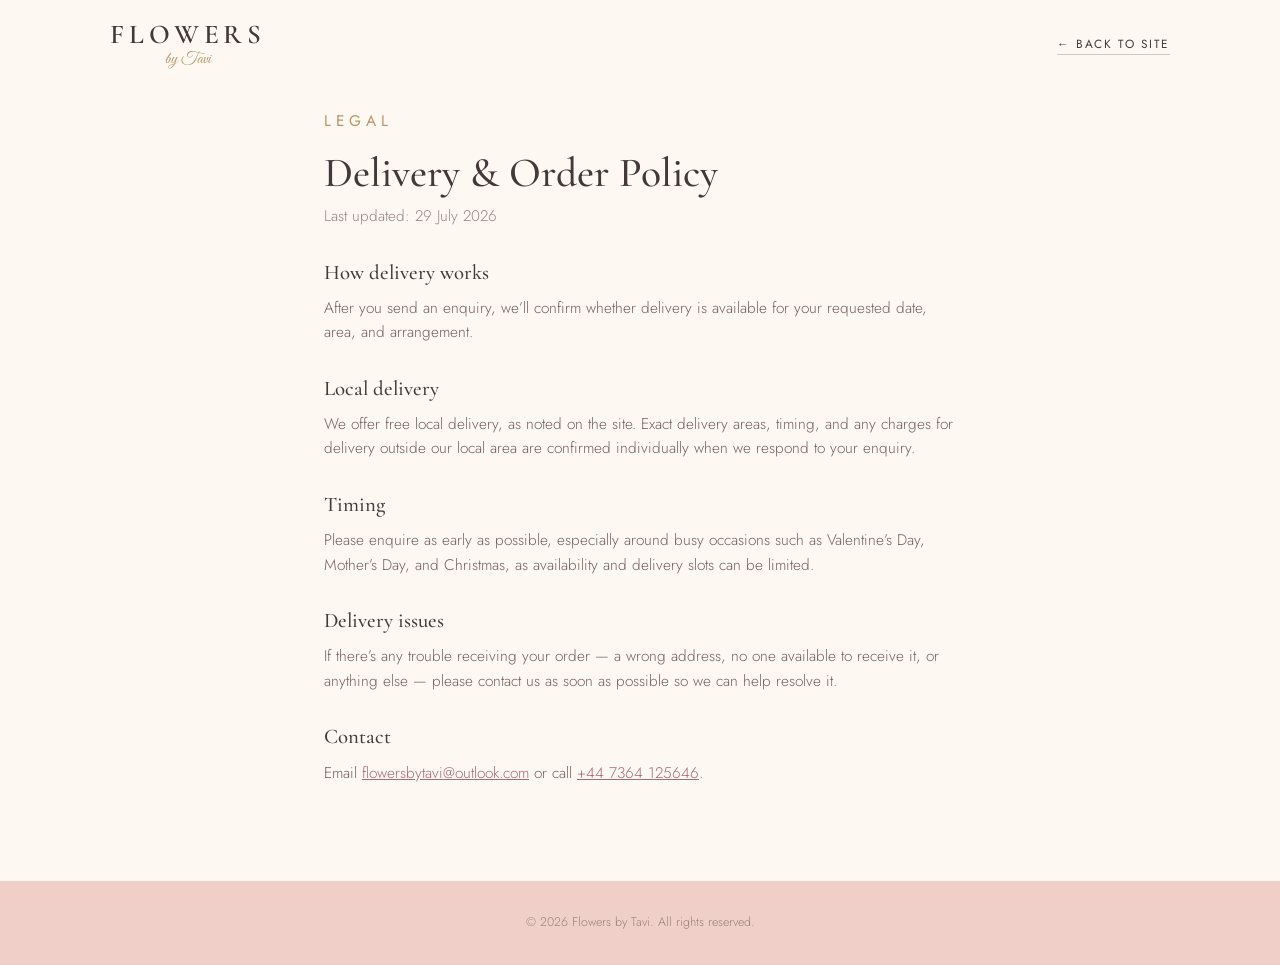
==== delivery.html @ f6821ef7 "feat: add Privacy, Terms, Delivery, and Returns policy pages" ====
<!DOCTYPE html>
<html lang="en">
<head>
  <meta charset="UTF-8">
  <meta name="viewport" content="width=device-width, initial-scale=1.0">
  <title>Delivery &amp; Order Policy — Flowers by Tavi</title>
  <meta name="description" content="How delivery and orders work at Flowers by Tavi.">
  <link rel="icon" href="data:image/svg+xml,%3Csvg xmlns='http://www.w3.org/2000/svg' viewBox='0 0 100 100'%3E%3Ctext y='.9em' font-size='90'%3E%F0%9F%92%90%3C/text%3E%3C/svg%3E">
  <link rel="preconnect" href="https://fonts.googleapis.com">
  <link rel="preconnect" href="https://fonts.gstatic.com" crossorigin>
  <link href="https://fonts.googleapis.com/css2?family=Cormorant+Garamond:ital,wght@0,400;0,500;0,600;1,400&family=Great+Vibes&family=Jost:wght@300;400;500&display=swap" rel="stylesheet">
  <link rel="stylesheet" href="css/style.css">
</head>
<body>
  <header class="legal-header">
    <a class="brand" href="index.html">
      <span class="brand-name">Flowers</span>
      <span class="brand-sub">by Tavi</span>
    </a>
    <a class="legal-back" href="index.html">&larr; Back to site</a>
  </header>
  <main class="legal-main">
    <p class="kicker">Legal</p>
    <h1>Delivery &amp; Order Policy</h1>
    <p class="legal-updated">Last updated: 29 July 2026</p>

    <h2>How delivery works</h2>
    <p>After you send an enquiry, we&rsquo;ll confirm whether delivery is available for your requested date, area, and arrangement.</p>

    <h2>Local delivery</h2>
    <p>We offer free local delivery, as noted on the site. Exact delivery areas, timing, and any charges for delivery outside our local area are confirmed individually when we respond to your enquiry.</p>

    <h2>Timing</h2>
    <p>Please enquire as early as possible, especially around busy occasions such as Valentine&rsquo;s Day, Mother&rsquo;s Day, and Christmas, as availability and delivery slots can be limited.</p>

    <h2>Delivery issues</h2>
    <p>If there&rsquo;s any trouble receiving your order &mdash; a wrong address, no one available to receive it, or anything else &mdash; please contact us as soon as possible so we can help resolve it.</p>

    <h2>Contact</h2>
    <p>Email <a href="mailto:flowersbytavi@outlook.com">flowersbytavi@outlook.com</a> or call <a href="tel:+447364125646">+44 7364 125646</a>.</p>
  </main>
  <footer class="site-footer legal-footer">
    <p class="copyright">&copy; 2026 Flowers by Tavi. All rights reserved.</p>
  </footer>
</body>
</html>
---- css/style.css ----
/* ── Flowers by Tavi ──────────────────────────────────────────── */

:root {
  --cream: #FDF8F2;
  --cream-card: #FFFDFB;
  --blush: #F7E4DF;
  --blush-light: #FBEDE8;
  --blush-deep: #EFCFC8;
  --rose: #C98B93;
  --rose-dark: #A96A74;
  --gold: #B99668;
  --ink: #43383A;
  --text: #75625E;
  --error: #B0524A;
  --line: #E7D3CD;
  --font-display: "Cormorant Garamond", Georgia, serif;
  --font-script: "Great Vibes", cursive;
  --font-body: "Jost", "Helvetica Neue", Arial, sans-serif;
}

* { margin: 0; padding: 0; box-sizing: border-box; }

html { scroll-behavior: smooth; }

body {
  font-family: var(--font-body);
  font-weight: 300;
  color: var(--text);
  background: var(--cream);
  line-height: 1.6;
}

img { max-width: 100%; height: auto; display: block; }

ul { list-style: none; }

section[id] { scroll-margin-top: 90px; }

.visually-hidden {
  position: absolute;
  width: 1px; height: 1px;
  overflow: hidden;
  clip: rect(0 0 0 0);
  white-space: nowrap;
}

h1, h2, h3 { font-family: var(--font-display); font-weight: 500; color: var(--ink); line-height: 1.15; }

.script { font-family: var(--font-script); font-weight: 400; }

:focus-visible { outline: 2px solid var(--rose); outline-offset: 3px; }

::selection { background: var(--blush-deep); color: var(--ink); }

/* ── Announcement bar ─────────────────────────────────────────── */

.announcement {
  background: var(--rose);
  color: var(--cream);
  text-align: center;
  font-size: 0.7rem;
  font-weight: 400;
  letter-spacing: 0.22em;
  text-transform: uppercase;
  padding: 0.55em 1em;
}

/* ── Header / navigation ──────────────────────────────────────── */

.site-header {
  position: sticky;
  top: 0;
  z-index: 50;
  background: rgba(253, 248, 242, 0.94);
  backdrop-filter: blur(8px);
  border-bottom: 1px solid rgba(185, 150, 104, 0.18);
}

.nav {
  max-width: 1100px;
  margin: 0 auto;
  padding: 0.8rem 1.25rem;
  display: flex;
  align-items: center;
  justify-content: space-between;
  flex-wrap: wrap;
}

.brand {
  display: flex;
  flex-direction: column;
  align-items: flex-start;
  text-decoration: none;
  line-height: 1.1;
}

.brand-name {
  font-family: var(--font-display);
  font-size: 1.45rem;
  font-weight: 600;
  letter-spacing: 0.18em;
  text-transform: uppercase;
  color: var(--ink);
}

.brand-sub {
  font-family: var(--font-script);
  font-size: 1.05rem;
  color: var(--gold);
  margin-top: 0.05em;
}

.nav-menu { display: none; }

.nav-menu.open {
  display: flex;
  flex-direction: column;
  flex-basis: 100%;
  padding: 0.9rem 0 0.4rem;
  gap: 0.15rem;
}

.nav-menu a {
  display: block;
  padding: 0.55em 0.2em;
  text-decoration: none;
  color: var(--ink);
  font-size: 0.78rem;
  font-weight: 400;
  letter-spacing: 0.18em;
  text-transform: uppercase;
  border-bottom: 1px solid transparent;
  transition: color 0.2s ease;
}

.nav-menu a:hover { color: var(--rose-dark); }

.nav-toggle {
  display: inline-flex;
  flex-direction: column;
  justify-content: center;
  gap: 5px;
  width: 42px;
  height: 42px;
  padding: 10px;
  background: none;
  border: none;
  cursor: pointer;
}

.nav-toggle-bar {
  display: block;
  width: 22px;
  height: 1.5px;
  background: var(--ink);
  transition: transform 0.25s ease, opacity 0.25s ease;
}

.nav-toggle[aria-expanded="true"] .nav-toggle-bar:nth-child(1) { transform: translateY(6.5px) rotate(45deg); }
.nav-toggle[aria-expanded="true"] .nav-toggle-bar:nth-child(2) { opacity: 0; }
.nav-toggle[aria-expanded="true"] .nav-toggle-bar:nth-child(3) { transform: translateY(-6.5px) rotate(-45deg); }

@media (min-width: 760px) {
  .nav {
    flex-direction: column;
    padding: 1.1rem 1.25rem 0;
    gap: 0.35rem;
  }
  .brand { align-items: center; }
  .brand-name { font-size: 1.7rem; }
  .nav-toggle { display: none; }
  .nav-menu {
    display: flex;
    gap: 2.6rem;
    padding: 0.35rem 0 0;
  }
  .nav-menu a { padding: 0.55em 0; }
}

/* ── Buttons ──────────────────────────────────────────────────── */

.btn {
  display: inline-block;
  background: var(--rose);
  color: var(--cream);
  border: 1px solid var(--rose);
  font-family: var(--font-body);
  font-size: 0.74rem;
  font-weight: 500;
  letter-spacing: 0.2em;
  text-transform: uppercase;
  text-decoration: none;
  padding: 1em 2.4em;
  border-radius: 2px;
  cursor: pointer;
  transition: background 0.2s ease, border-color 0.2s ease, color 0.2s ease;
}

.btn:hover { background: var(--rose-dark); border-color: var(--rose-dark); }

.btn-outline {
  background: transparent;
  color: var(--rose-dark);
  border-color: var(--rose);
  padding: 0.85em 2em;
}

.btn-outline:hover { background: var(--rose); color: var(--cream); }

/* ── Scalloped edges ──────────────────────────────────────────── */

.scallop {
  height: 22px;
  background-repeat: repeat-x;
  background-size: 38px 22px;
}

.scallop-bottom {
  position: absolute;
  left: 0; right: 0;
  bottom: -22px;
  background-image: radial-gradient(circle at 50% 0, var(--blush) 64%, transparent 65.5%);
}

.scallop-top {
  position: absolute;
  left: 0; right: 0;
  top: -22px;
  background-image: radial-gradient(circle at 50% 100%, var(--blush) 64%, transparent 65.5%);
}

/* ── Sections (shared) ────────────────────────────────────────── */

.section { padding: 4.5rem 1.25rem; }

.kicker {
  font-size: 0.72rem;
  font-weight: 400;
  letter-spacing: 0.32em;
  text-transform: uppercase;
  color: var(--gold);
  text-align: center;
  margin-bottom: 0.7rem;
}

.section h2 {
  font-size: clamp(2rem, 4.5vw, 2.75rem);
  text-align: center;
  margin-bottom: 2.6rem;
}

.section-sub {
  text-align: center;
  max-width: 34rem;
  margin: -1.7rem auto 2.6rem;
}

/* ── Hero ─────────────────────────────────────────────────────── */

.hero {
  position: relative;
  background: linear-gradient(180deg, var(--blush-light), var(--blush));
  padding: 3.5rem 1.25rem 4rem;
}

.hero-inner {
  max-width: 1100px;
  margin: 0 auto;
  display: grid;
  gap: 2.8rem;
  align-items: center;
}

.hero-text { text-align: center; }

.hero h1 {
  font-size: clamp(2.6rem, 6vw, 4rem);
  font-weight: 500;
}

.hero h1 .script {
  display: block;
  font-size: clamp(2.9rem, 6.5vw, 4.4rem);
  color: var(--gold);
  margin-top: 0.08em;
}

.hero-tagline {
  font-size: 0.8rem;
  letter-spacing: 0.22em;
  text-transform: uppercase;
  max-width: 26rem;
  margin: 1.6rem auto 2.2rem;
  line-height: 2;
}

.hero-image {
  max-width: 420px;
  margin: 0 auto;
  width: 100%;
}

.hero-image img {
  border-radius: 260px 260px 6px 6px;
  box-shadow: 0 24px 48px -24px rgba(169, 106, 116, 0.45);
}

@media (min-width: 820px) {
  .hero { padding: 5rem 1.25rem 5.5rem; }
  .hero-inner { grid-template-columns: 1.05fr 1fr; }
  .hero-text { text-align: left; }
  .hero-tagline { margin-left: 0; }
}

/* ── Bouquets ─────────────────────────────────────────────────── */

.bouquets { padding-top: 5.5rem; }

.bouquet-grid {
  max-width: 1100px;
  margin: 0 auto;
  display: grid;
  gap: 2.2rem;
}

.bouquet-card { text-align: center; }

.card-media {
  position: relative;
  aspect-ratio: 1 / 1;
  overflow: hidden;
  border-radius: 4px;
  box-shadow: 0 14px 30px -18px rgba(169, 106, 116, 0.4);
}

.card-media img {
  position: absolute;
  inset: 0;
  width: 100%;
  height: 100%;
  object-fit: cover;
  display: block;
}

.card-desc,
.card-note,
.card-list {
  text-align: left;
}

.card-desc {
  font-size: 0.92rem;
  margin: 0.9rem 0;
}

.card-subhead {
  font-size: 0.72rem;
  font-weight: 500;
  letter-spacing: 0.14em;
  text-transform: uppercase;
  color: var(--gold);
  text-align: left;
  margin: 1rem 0 0.4rem;
}

.card-list {
  list-style: disc;
  font-size: 0.88rem;
  margin: 0 0 0.3rem;
  padding-left: 1.15rem;
}

.card-list li { margin-bottom: 0.25rem; }

.card-note {
  font-size: 0.78rem;
  font-style: italic;
  opacity: 0.85;
  margin: 0.9rem 0 1.1rem;
}

/* Carousel (products with 2 photos) */

.card-carousel .carousel-track {
  position: relative;
  width: 100%;
  height: 100%;
}

.card-carousel img {
  opacity: 0;
  transition: opacity 0.4s ease;
}

.card-carousel img.is-active { opacity: 1; }

.carousel-arrow {
  position: absolute;
  top: 50%;
  transform: translateY(-50%);
  width: 32px;
  height: 32px;
  display: flex;
  align-items: center;
  justify-content: center;
  border: none;
  border-radius: 50%;
  background: rgba(253, 248, 242, 0.85);
  color: var(--ink);
  font-size: 1.2rem;
  line-height: 1;
  cursor: pointer;
  transition: background 0.2s ease;
}

.carousel-arrow:hover { background: var(--cream-card); }

.carousel-prev { left: 8px; }
.carousel-next { right: 8px; }

.carousel-dots {
  position: absolute;
  bottom: 10px;
  left: 50%;
  transform: translateX(-50%);
  display: flex;
  gap: 6px;
}

.carousel-dot {
  width: 7px;
  height: 7px;
  padding: 0;
  border: none;
  border-radius: 50%;
  background: rgba(253, 248, 242, 0.65);
  cursor: pointer;
}

.carousel-dot.is-active { background: var(--cream-card); box-shadow: 0 0 0 1px var(--gold); }

.bouquet-card h3 {
  font-size: 1.4rem;
  font-weight: 600;
  margin: 1.1rem 0 0.15rem;
}

.bouquet-card .price {
  font-size: 0.85rem;
  letter-spacing: 0.12em;
  margin-bottom: 1rem;
}

@media (min-width: 560px) {
  .bouquet-grid { grid-template-columns: repeat(2, 1fr); }
}

@media (min-width: 1000px) {
  .bouquet-grid { grid-template-columns: repeat(3, 1fr); }
}

/* ── Occasions ────────────────────────────────────────────────── */

.occasions {
  position: relative;
  background: var(--blush);
  margin-top: 3rem;
  padding-top: 4rem;
  padding-bottom: 4.5rem;
}

.occasion-grid {
  max-width: 1040px;
  margin: 0 auto;
  display: grid;
  grid-template-columns: repeat(2, 1fr);
  gap: 1.1rem;
}

.occasion-tile {
  width: 100%;
  display: flex;
  flex-direction: column;
  align-items: center;
  gap: 0.85rem;
  padding: 1.7rem 0.5rem 1.25rem;
  background: var(--cream-card);
  border: 1px solid rgba(185, 150, 104, 0.28);
  border-radius: 999px 999px 10px 10px;
  cursor: pointer;
  font-family: var(--font-body);
  transition: transform 0.2s ease, box-shadow 0.2s ease, border-color 0.2s ease;
}

.occasion-tile:hover {
  transform: translateY(-4px);
  border-color: var(--gold);
  box-shadow: 0 14px 26px -16px rgba(169, 106, 116, 0.5);
}

.occasion-tile svg {
  width: 32px;
  height: 32px;
  color: var(--gold);
}

.occasion-tile span {
  font-size: 0.72rem;
  font-weight: 400;
  letter-spacing: 0.16em;
  text-transform: uppercase;
  color: var(--ink);
}

@media (min-width: 640px) {
  .occasion-grid { grid-template-columns: repeat(3, 1fr); }
}

@media (min-width: 1000px) {
  .occasion-grid { grid-template-columns: repeat(6, 1fr); }
}

/* ── Story ────────────────────────────────────────────────────── */

.story { padding-top: 6rem; padding-bottom: 5.5rem; }

.story-inner {
  max-width: 1000px;
  margin: 0 auto;
  display: grid;
  gap: 3rem;
  align-items: center;
}

.story-image {
  background: #fff;
  padding: 12px;
  box-shadow: 0 20px 40px -22px rgba(67, 56, 58, 0.35);
  max-width: 420px;
  margin: 0 auto;
  width: 100%;
}

.story .kicker { text-align: center; }

.story h2 { text-align: center; margin-bottom: 1.4rem; }

.story-text p:not(.kicker) { line-height: 1.9; max-width: 34rem; margin: 0 auto; text-align: center; }

@media (min-width: 820px) {
  .story-inner { grid-template-columns: 1fr 1.15fr; }
  .story .kicker, .story h2, .story-text p:not(.kicker) { text-align: left; margin-left: 0; }
}

/* ── Enquiry form ─────────────────────────────────────────────── */

.enquiry {
  position: relative;
  background: var(--blush);
  margin-top: 3rem;
  padding-top: 4.5rem;
  padding-bottom: 5.5rem;
}

.enquiry-form, .form-success {
  max-width: 720px;
  margin: 0 auto;
  background: var(--cream-card);
  border: 1px solid rgba(185, 150, 104, 0.2);
  border-radius: 6px;
  padding: 2rem 1.4rem;
  box-shadow: 0 24px 50px -30px rgba(169, 106, 116, 0.5);
}

.form-row { display: grid; gap: 1.2rem; }

.field { margin-bottom: 1.2rem; }

.field label {
  display: block;
  font-size: 0.74rem;
  font-weight: 400;
  letter-spacing: 0.16em;
  text-transform: uppercase;
  color: var(--ink);
  margin-bottom: 0.45rem;
}

.field .optional { color: var(--text); text-transform: none; letter-spacing: 0.04em; }

.field input,
.field select,
.field textarea {
  width: 100%;
  font-family: var(--font-body);
  font-weight: 300;
  font-size: 1rem;
  color: var(--ink);
  background: #fff;
  border: 1px solid var(--line);
  border-radius: 3px;
  padding: 0.75em 0.9em;
}

.field textarea { resize: vertical; }

.field input:focus-visible,
.field select:focus-visible,
.field textarea:focus-visible {
  outline: 2px solid var(--rose);
  outline-offset: 0;
  border-color: var(--rose);
}

.field [aria-invalid="true"] { border-color: var(--error); }

.field-error {
  color: var(--error);
  font-size: 0.82rem;
  font-weight: 400;
  margin-top: 0.4rem;
}

.enquiry-form .btn { width: 100%; }

.form-status {
  margin-top: 1.1rem;
  text-align: center;
  font-weight: 400;
  color: var(--ink);
}

.form-status.error { color: var(--error); }

.form-success { text-align: center; }

.form-success-flourish {
  font-size: 3rem;
  color: var(--rose);
  line-height: 1.2;
  margin-bottom: 0.4rem;
}

@media (min-width: 640px) {
  .enquiry-form, .form-success { padding: 2.8rem 3rem; }
  .form-row { grid-template-columns: 1fr 1fr; }
  .enquiry-form .btn { width: auto; }
}

/* ── Footer ───────────────────────────────────────────────────── */

.site-footer {
  background: var(--blush-deep);
  text-align: center;
  padding: 3rem 1.25rem 2rem;
}

.trust-line {
  display: flex;
  flex-wrap: wrap;
  justify-content: center;
  gap: 0.4rem 0;
  font-size: 0.72rem;
  font-weight: 400;
  letter-spacing: 0.2em;
  text-transform: uppercase;
  color: var(--ink);
  margin-bottom: 1.6rem;
}

.trust-line li + li::before { content: "\00B7"; margin: 0 1.1rem; color: var(--gold); }

.footer-contact {
  display: flex;
  flex-direction: column;
  align-items: center;
  gap: 0.5rem;
  margin-bottom: 1.8rem;
}

.footer-contact a {
  color: var(--ink);
  text-decoration: none;
  font-size: 0.9rem;
  border-bottom: 1px solid rgba(67, 56, 58, 0.25);
  transition: color 0.2s ease, border-color 0.2s ease;
}

.footer-contact a:hover { color: var(--rose-dark); border-color: var(--rose-dark); }

.copyright { font-size: 0.78rem; opacity: 0.7; }

@media (min-width: 640px) {
  .footer-contact { flex-direction: row; justify-content: center; gap: 2.2rem; }
}

/* ── Legal pages ──────────────────────────────────────────────── */

.policy-links {
  display: flex;
  flex-wrap: wrap;
  justify-content: center;
  gap: 0.4rem 0;
  font-size: 0.72rem;
  font-weight: 400;
  letter-spacing: 0.14em;
  text-transform: uppercase;
  margin-bottom: 1.4rem;
}

.policy-links a {
  color: var(--ink);
  text-decoration: none;
  border-bottom: 1px solid transparent;
  transition: color 0.2s ease, border-color 0.2s ease;
}

.policy-links a:hover { color: var(--rose-dark); border-color: var(--rose-dark); }

.policy-links li + li::before { content: "\00B7"; margin: 0 0.9rem; color: var(--gold); }

.legal-header {
  max-width: 1100px;
  margin: 0 auto;
  padding: 1.25rem 1.25rem 0;
  display: flex;
  align-items: center;
  justify-content: space-between;
  gap: 1rem;
}

.legal-back {
  font-size: 0.74rem;
  font-weight: 400;
  letter-spacing: 0.14em;
  text-transform: uppercase;
  color: var(--ink);
  text-decoration: none;
  border-bottom: 1px solid rgba(67, 56, 58, 0.25);
  white-space: nowrap;
}

.legal-back:hover { color: var(--rose-dark); border-color: var(--rose-dark); }

.legal-main {
  max-width: 42rem;
  margin: 0 auto;
  padding: 2.5rem 1.25rem 5rem;
}

.legal-main .kicker { text-align: left; }

.legal-main h1 { font-size: clamp(2rem, 5vw, 2.6rem); margin-bottom: 0.4rem; }

.legal-updated {
  font-size: 0.82rem;
  color: var(--text);
  opacity: 0.75;
  margin-bottom: 2.2rem;
}

.legal-main h2 { font-size: 1.3rem; margin: 2rem 0 0.7rem; }

.legal-main p { font-size: 0.96rem; margin-bottom: 1rem; }

.legal-main a { color: var(--rose-dark); }

.legal-footer { padding: 2rem 1.25rem; }

/* ── Motion preferences ───────────────────────────────────────── */

@media (prefers-reduced-motion: reduce) {
  html { scroll-behavior: auto; }
  *, *::before, *::after { transition: none !important; }
}
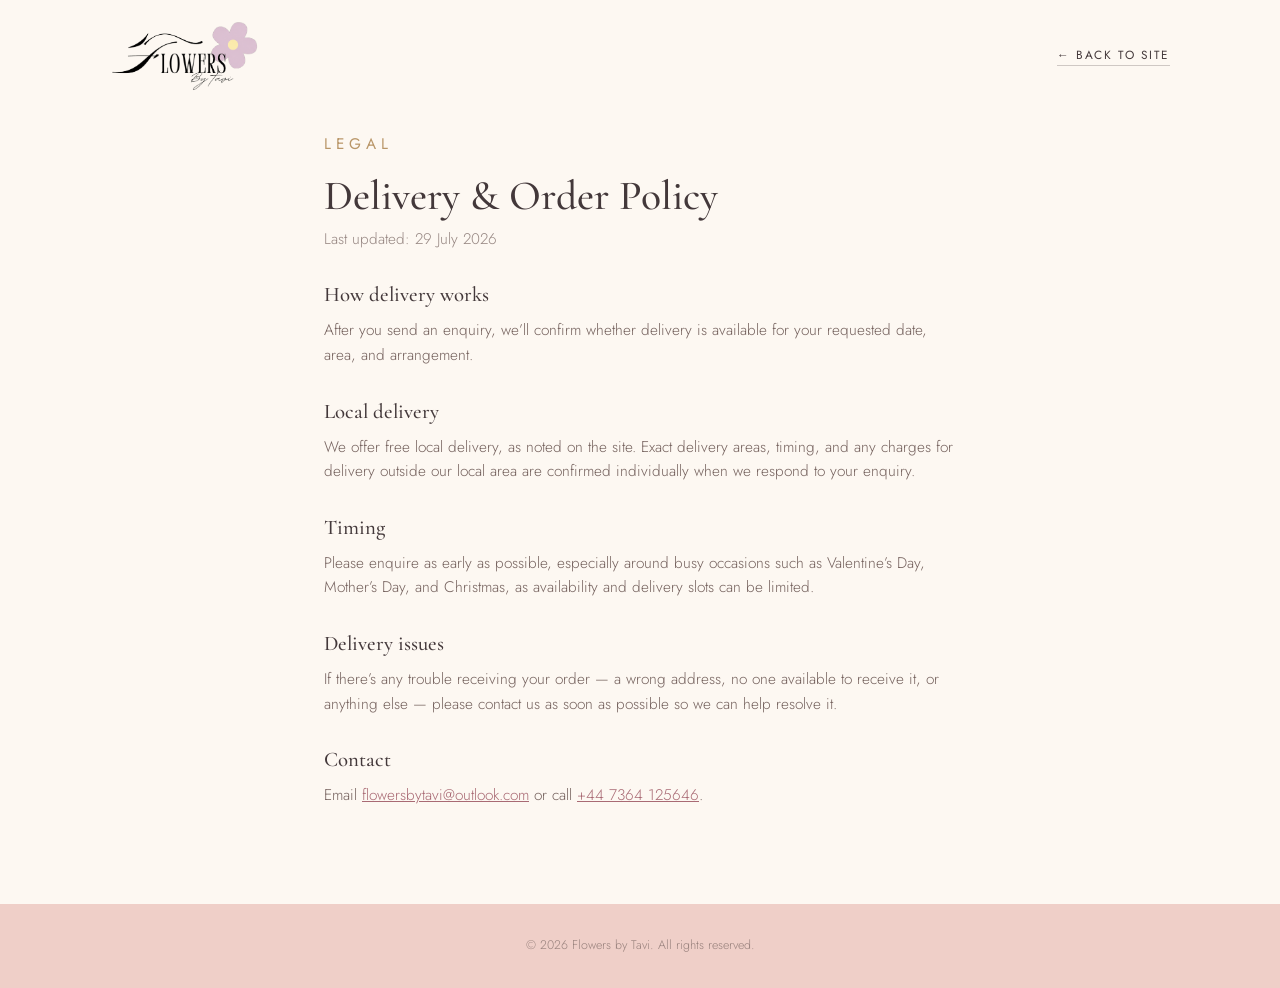
==== commit 89294aa5: "feat: replace text wordmark with the Tavi logo image across all pages Cropped the tight bounding box" ====
--- a/delivery.html
+++ b/delivery.html
@@ -14,8 +14,7 @@
 <body>
   <header class="legal-header">
     <a class="brand" href="index.html">
-      <span class="brand-name">Flowers</span>
-      <span class="brand-sub">by Tavi</span>
+      <img class="brand-logo" src="images/tavi-logo-header.png" alt="Flowers by Tavi">
     </a>
     <a class="legal-back" href="index.html">&larr; Back to site</a>
   </header>
--- a/css/style.css
+++ b/css/style.css
@@ -65,6 +65,27 @@
   padding: 0.55em 1em;
 }
 
+.promo-badge {
+  display: inline-block;
+  margin-bottom: 0.35rem;
+  padding: 0.25em 0.75em;
+  border: 1px solid var(--gold);
+  border-radius: 999px;
+  font-family: var(--font-body);
+  font-size: 0.62rem;
+  font-weight: 500;
+  letter-spacing: 0.08em;
+  text-transform: uppercase;
+  color: var(--rose-dark);
+  background: var(--blush-light);
+  animation: promo-badge-slide 6s ease-in-out infinite alternate;
+}
+
+@keyframes promo-badge-slide {
+  from { transform: translateX(-16px); }
+  to { transform: translateX(16px); }
+}
+
 /* ── Header / navigation ──────────────────────────────────────── */
 
 .site-header {
@@ -94,20 +115,10 @@
   line-height: 1.1;
 }
 
-.brand-name {
-  font-family: var(--font-display);
-  font-size: 1.45rem;
-  font-weight: 600;
-  letter-spacing: 0.18em;
-  text-transform: uppercase;
-  color: var(--ink);
-}
-
-.brand-sub {
-  font-family: var(--font-script);
-  font-size: 1.05rem;
-  color: var(--gold);
-  margin-top: 0.05em;
+.brand-logo {
+  display: block;
+  height: 56px;
+  width: auto;
 }
 
 .nav-menu { display: none; }
@@ -162,17 +173,13 @@
 
 @media (min-width: 760px) {
   .nav {
-    flex-direction: column;
-    padding: 1.1rem 1.25rem 0;
-    gap: 0.35rem;
+    padding: 1rem 1.25rem;
   }
-  .brand { align-items: center; }
-  .brand-name { font-size: 1.7rem; }
+  .brand-logo { height: 72px; }
   .nav-toggle { display: none; }
   .nav-menu {
     display: flex;
-    gap: 2.6rem;
-    padding: 0.35rem 0 0;
+    gap: 2.4rem;
   }
   .nav-menu a { padding: 0.55em 0; }
 }
@@ -294,6 +301,59 @@
   line-height: 2;
 }
 
+.hero-location {
+  font-size: 0.72rem;
+  font-weight: 500;
+  letter-spacing: 0.18em;
+  text-transform: uppercase;
+  color: var(--gold);
+  max-width: 26rem;
+  margin: -1.2rem auto 2rem;
+}
+
+.hero-cta { position: relative; display: inline-block; }
+
+.hero-cta summary {
+  list-style: none;
+  cursor: pointer;
+}
+
+.hero-cta summary::-webkit-details-marker { display: none; }
+
+.hero-cta summary::after {
+  content: " \25BE";
+  font-size: 0.7em;
+}
+
+.hero-cta-menu {
+  position: absolute;
+  top: calc(100% + 0.5rem);
+  left: 0;
+  min-width: 100%;
+  background: var(--cream-card);
+  border: 1px solid rgba(185, 150, 104, 0.28);
+  border-radius: 4px;
+  box-shadow: 0 14px 30px -14px rgba(169, 106, 116, 0.45);
+  overflow: hidden;
+  z-index: 20;
+}
+
+.hero-cta-menu a {
+  display: block;
+  padding: 0.85em 1.4em;
+  font-size: 0.78rem;
+  font-weight: 500;
+  letter-spacing: 0.1em;
+  text-transform: uppercase;
+  color: var(--ink);
+  text-decoration: none;
+  white-space: nowrap;
+}
+
+.hero-cta-menu a:hover { background: var(--blush); color: var(--rose-dark); }
+
+.hero-cta-menu a + a { border-top: 1px solid rgba(185, 150, 104, 0.2); }
+
 .hero-image {
   max-width: 420px;
   margin: 0 auto;
@@ -310,6 +370,7 @@
   .hero-inner { grid-template-columns: 1.05fr 1fr; }
   .hero-text { text-align: left; }
   .hero-tagline { margin-left: 0; }
+  .hero-location { margin-left: 0; }
 }
 
 /* ── Bouquets ─────────────────────────────────────────────────── */
@@ -772,4 +833,5 @@
 @media (prefers-reduced-motion: reduce) {
   html { scroll-behavior: auto; }
   *, *::before, *::after { transition: none !important; }
-}
+  .promo-badge { animation: none; }
+}
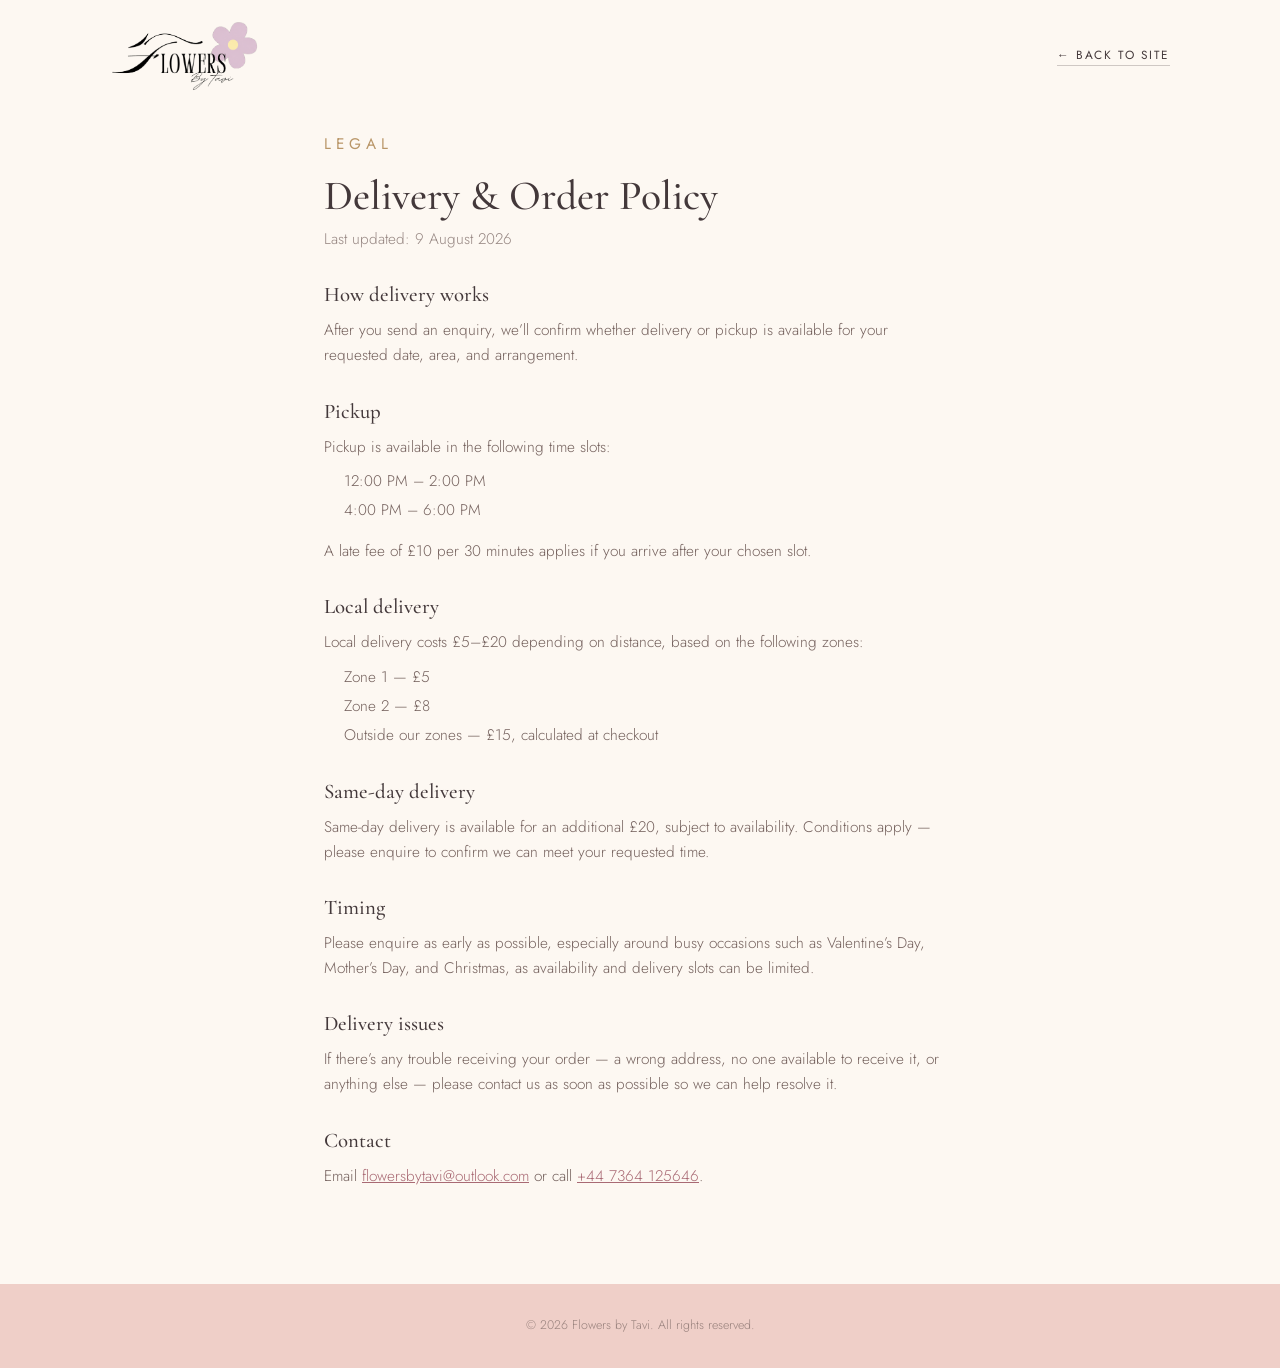
==== commit 741f8120: "Update enquiry wording, product pricing/options, delivery policy, and Our Story art - "Send an Enqui" ====
--- a/delivery.html
+++ b/delivery.html
@@ -21,13 +21,29 @@
   <main class="legal-main">
     <p class="kicker">Legal</p>
     <h1>Delivery &amp; Order Policy</h1>
-    <p class="legal-updated">Last updated: 29 July 2026</p>
+    <p class="legal-updated">Last updated: 9 August 2026</p>
 
     <h2>How delivery works</h2>
-    <p>After you send an enquiry, we&rsquo;ll confirm whether delivery is available for your requested date, area, and arrangement.</p>
+    <p>After you send an enquiry, we&rsquo;ll confirm whether delivery or pickup is available for your requested date, area, and arrangement.</p>
+
+    <h2>Pickup</h2>
+    <p>Pickup is available in the following time slots:</p>
+    <ul>
+      <li>12:00 PM &ndash; 2:00 PM</li>
+      <li>4:00 PM &ndash; 6:00 PM</li>
+    </ul>
+    <p>A late fee of &pound;10 per 30 minutes applies if you arrive after your chosen slot.</p>
 
     <h2>Local delivery</h2>
-    <p>We offer free local delivery, as noted on the site. Exact delivery areas, timing, and any charges for delivery outside our local area are confirmed individually when we respond to your enquiry.</p>
+    <p>Local delivery costs &pound;5&ndash;&pound;20 depending on distance, based on the following zones:</p>
+    <ul>
+      <li>Zone 1 &mdash; &pound;5</li>
+      <li>Zone 2 &mdash; &pound;8</li>
+      <li>Outside our zones &mdash; &pound;15, calculated at checkout</li>
+    </ul>
+
+    <h2>Same-day delivery</h2>
+    <p>Same-day delivery is available for an additional &pound;20, subject to availability. Conditions apply &mdash; please enquire to confirm we can meet your requested time.</p>
 
     <h2>Timing</h2>
     <p>Please enquire as early as possible, especially around busy occasions such as Valentine&rsquo;s Day, Mother&rsquo;s Day, and Christmas, as availability and delivery slots can be limited.</p>
--- a/css/style.css
+++ b/css/style.css
@@ -57,17 +57,27 @@
 .announcement {
   background: var(--rose);
   color: var(--cream);
+  font-size: 0.7rem;
+  font-weight: 400;
+  letter-spacing: 0.22em;
+  text-transform: uppercase;
+  padding: 0.55em 0;
+}
+
+.announcement-inner {
+  display: flex;
+  flex-direction: column;
+  align-items: center;
+  gap: 0.4em;
+  max-width: 1100px;
+  margin: 0 auto;
+  padding: 0 1.25rem;
   text-align: center;
-  font-size: 0.7rem;
-  font-weight: 400;
-  letter-spacing: 0.22em;
-  text-transform: uppercase;
-  padding: 0.55em 1em;
 }
 
 .promo-badge {
-  display: inline-block;
-  margin-bottom: 0.35rem;
+  --slide-y: 0px;
+  white-space: nowrap;
   padding: 0.25em 0.75em;
   border: 1px solid var(--gold);
   border-radius: 999px;
@@ -82,8 +92,21 @@
 }
 
 @keyframes promo-badge-slide {
-  from { transform: translateX(-16px); }
-  to { transform: translateX(16px); }
+  from { transform: translate(-16px, var(--slide-y)); }
+  to { transform: translate(16px, var(--slide-y)); }
+}
+
+@media (min-width: 760px) {
+  .announcement-inner {
+    display: block;
+    position: relative;
+  }
+  .promo-badge {
+    --slide-y: -50%;
+    position: absolute;
+    left: 1.25rem;
+    top: 50%;
+  }
 }
 
 /* ── Header / navigation ──────────────────────────────────────── */
@@ -100,7 +123,7 @@
 .nav {
   max-width: 1100px;
   margin: 0 auto;
-  padding: 0.8rem 1.25rem;
+  padding: 0.3rem 1.25rem;
   display: flex;
   align-items: center;
   justify-content: space-between;
@@ -108,9 +131,7 @@
 }
 
 .brand {
-  display: flex;
-  flex-direction: column;
-  align-items: flex-start;
+  display: block;
   text-decoration: none;
   line-height: 1.1;
 }
@@ -173,7 +194,7 @@
 
 @media (min-width: 760px) {
   .nav {
-    padding: 1rem 1.25rem;
+    padding: 0.4rem 1.25rem;
   }
   .brand-logo { height: 72px; }
   .nav-toggle { display: none; }
@@ -433,6 +454,20 @@
 
 .card-list li { margin-bottom: 0.25rem; }
 
+.badge {
+  display: inline-block;
+  margin-left: 0.4rem;
+  padding: 0.1rem 0.5rem;
+  font-size: 0.65rem;
+  font-weight: 500;
+  letter-spacing: 0.06em;
+  text-transform: uppercase;
+  color: var(--cream);
+  background: var(--rose-dark);
+  border-radius: 999px;
+  vertical-align: middle;
+}
+
 .card-note {
   font-size: 0.78rem;
   font-style: italic;
@@ -606,10 +641,16 @@
 
 .story h2 { text-align: center; margin-bottom: 1.4rem; }
 
-.story-text p:not(.kicker) { line-height: 1.9; max-width: 34rem; margin: 0 auto; text-align: center; }
+.story-text p:not(.kicker) { line-height: 1.9; max-width: 34rem; margin: 0 auto 1.1rem; text-align: center; }
+
+.story-text p:not(.kicker):last-of-type { margin-bottom: 0; }
+
+.story-text p.story-signature { margin-top: 0.5rem; }
+
+.story-signature .script { font-size: 2rem; line-height: 1.2; color: var(--rose-dark); }
 
 @media (min-width: 820px) {
-  .story-inner { grid-template-columns: 1fr 1.15fr; }
+  .story-inner { grid-template-columns: 1fr 1.15fr; align-items: start; }
   .story .kicker, .story h2, .story-text p:not(.kicker) { text-align: left; margin-left: 0; }
 }
 
@@ -634,6 +675,7 @@
 }
 
 .form-row { display: grid; gap: 1.2rem; }
+.form-row[hidden] { display: none; }
 
 .field { margin-bottom: 1.2rem; }
 
@@ -682,6 +724,13 @@
   margin-top: 0.4rem;
 }
 
+.field-hint {
+  color: var(--text);
+  font-size: 0.82rem;
+  font-weight: 300;
+  margin-top: 0.4rem;
+}
+
 .enquiry-form .btn { width: 100%; }
 
 .form-status {
@@ -824,6 +873,10 @@
 
 .legal-main p { font-size: 0.96rem; margin-bottom: 1rem; }
 
+.legal-main ul { font-size: 0.96rem; margin: -0.4rem 0 1rem; padding-left: 1.25rem; }
+
+.legal-main li { margin-bottom: 0.3rem; }
+
 .legal-main a { color: var(--rose-dark); }
 
 .legal-footer { padding: 2rem 1.25rem; }
@@ -833,5 +886,5 @@
 @media (prefers-reduced-motion: reduce) {
   html { scroll-behavior: auto; }
   *, *::before, *::after { transition: none !important; }
-  .promo-badge { animation: none; }
-}
+  .promo-badge { animation: none; transform: translateY(var(--slide-y)); }
+}
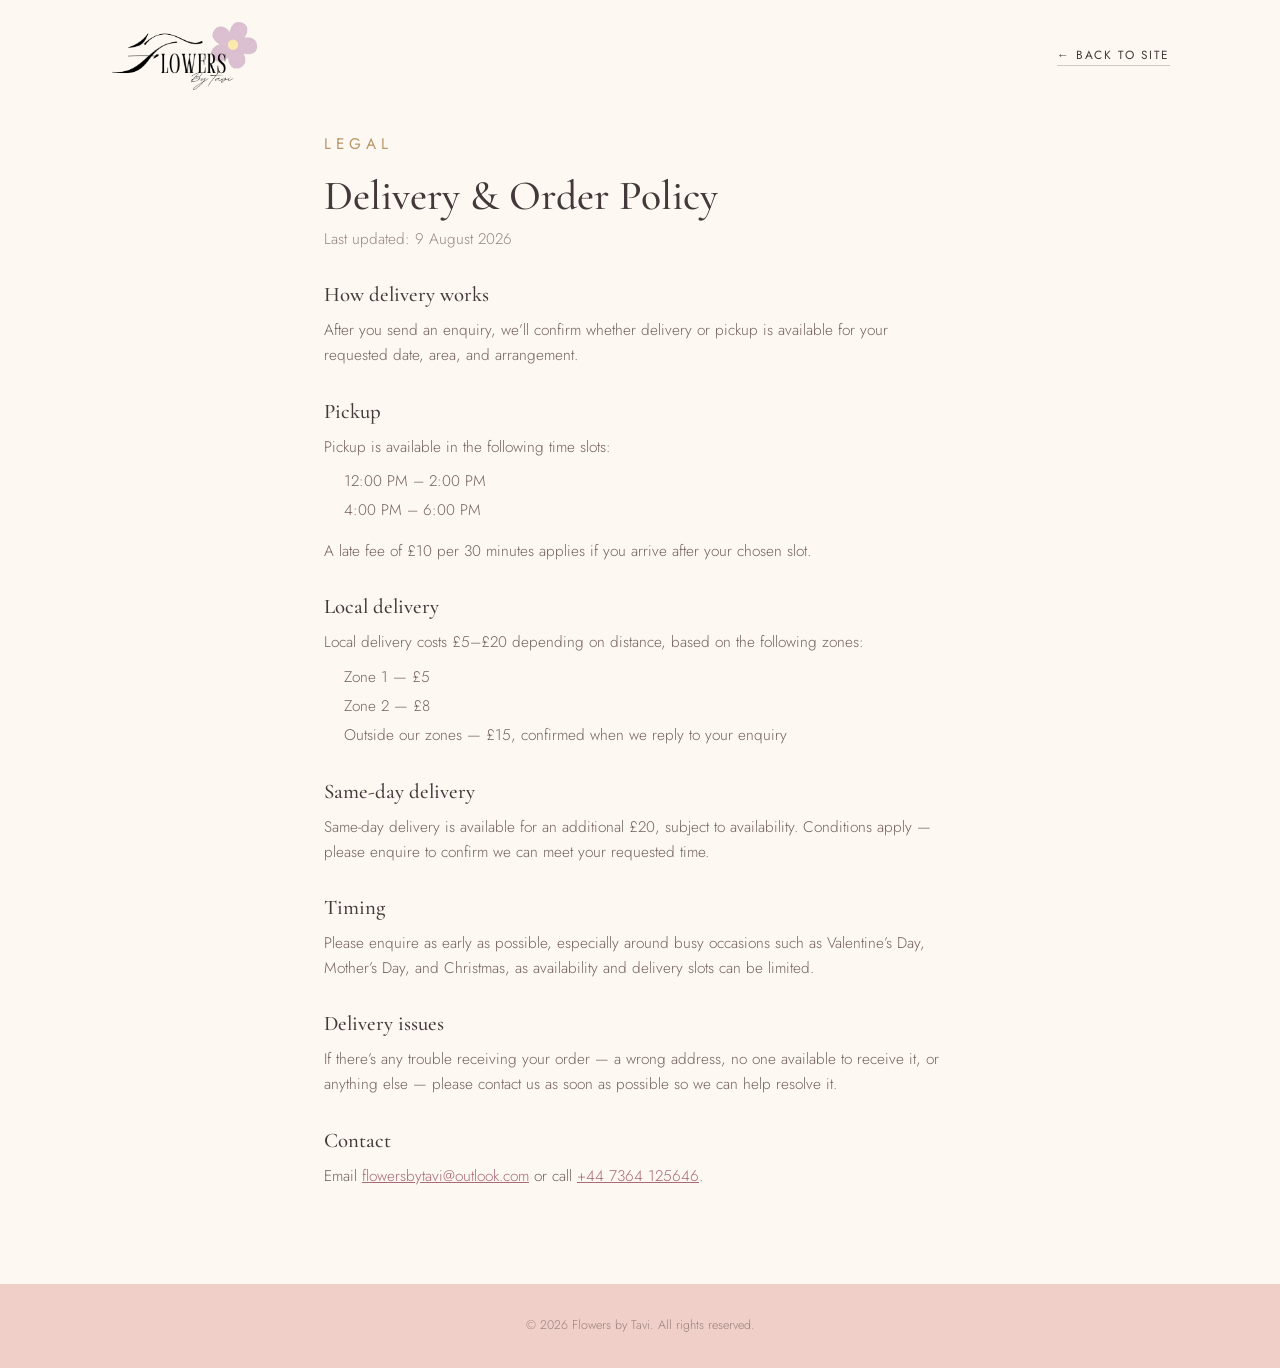
==== commit ad8365fd: "content: drop checkout references while the shop isn't live - Princess Treatment Basket card: remove" ====
--- a/delivery.html
+++ b/delivery.html
@@ -39,7 +39,7 @@
     <ul>
       <li>Zone 1 &mdash; &pound;5</li>
       <li>Zone 2 &mdash; &pound;8</li>
-      <li>Outside our zones &mdash; &pound;15, calculated at checkout</li>
+      <li>Outside our zones &mdash; &pound;15, confirmed when we reply to your enquiry</li>
     </ul>
 
     <h2>Same-day delivery</h2>
--- a/css/style.css
+++ b/css/style.css
@@ -731,6 +731,111 @@
   margin-top: 0.4rem;
 }
 
+.intent-fieldset {
+  border: 0;
+  padding: 0;
+  margin: 0 0 1.8rem;
+}
+
+.intent-grid {
+  display: grid;
+  grid-template-columns: 1fr 1fr;
+  gap: 1rem;
+}
+
+.intent-card {
+  display: flex;
+  flex-direction: column;
+  align-items: center;
+  gap: 0.7rem;
+  padding: 1.5rem 0.75rem 1.2rem;
+  text-align: center;
+  background: var(--cream-card);
+  border: 1px solid rgba(185, 150, 104, 0.28);
+  border-radius: 999px 999px 10px 10px;
+  cursor: pointer;
+  transition: transform 0.2s ease, box-shadow 0.2s ease, border-color 0.2s ease;
+}
+
+.intent-card:hover {
+  transform: translateY(-4px);
+  border-color: var(--gold);
+  box-shadow: 0 14px 26px -16px rgba(169, 106, 116, 0.5);
+}
+
+.intent-card svg { width: 30px; height: 30px; color: var(--gold); }
+
+.intent-card span {
+  font-size: 0.72rem;
+  letter-spacing: 0.16em;
+  text-transform: uppercase;
+  color: var(--ink);
+}
+
+.intent-card:has(input:checked) {
+  border-color: var(--rose-dark);
+  background: var(--blush-light);
+  box-shadow: 0 14px 26px -18px rgba(169, 106, 116, 0.6);
+}
+
+.intent-card:has(input:focus-visible) {
+  outline: 2px solid var(--rose);
+  outline-offset: 2px;
+}
+
+.path-fieldset {
+  border: 0;
+  padding: 0;
+  margin: 0;
+}
+
+.path-fieldset[hidden] { display: none; }
+
+#enquiry-details[hidden] { display: none; }
+
+.field-label {
+  display: block;
+  font-size: 0.74rem;
+  font-weight: 400;
+  letter-spacing: 0.16em;
+  text-transform: uppercase;
+  color: var(--ink);
+  margin-bottom: 0.45rem;
+}
+
+.field-group {
+  border: 0;
+  padding: 0;
+  margin: 0 0 1.2rem;
+  min-width: 0;
+}
+
+.field-group > .field-label {
+  padding: 0;
+}
+
+.radio-row { display: flex; gap: 1.6rem; }
+
+.field .radio-option {
+  display: flex;
+  align-items: center;
+  gap: 0.5rem;
+  margin-bottom: 0;
+  font-size: 0.95rem;
+  font-weight: 300;
+  letter-spacing: 0.04em;
+  text-transform: none;
+  color: var(--ink);
+  cursor: pointer;
+}
+
+.field .radio-option input {
+  width: auto;
+  margin: 0;
+  padding: 0;
+  accent-color: var(--rose-dark);
+}
+
 .enquiry-form .btn { width: 100%; }
 
 .form-status {
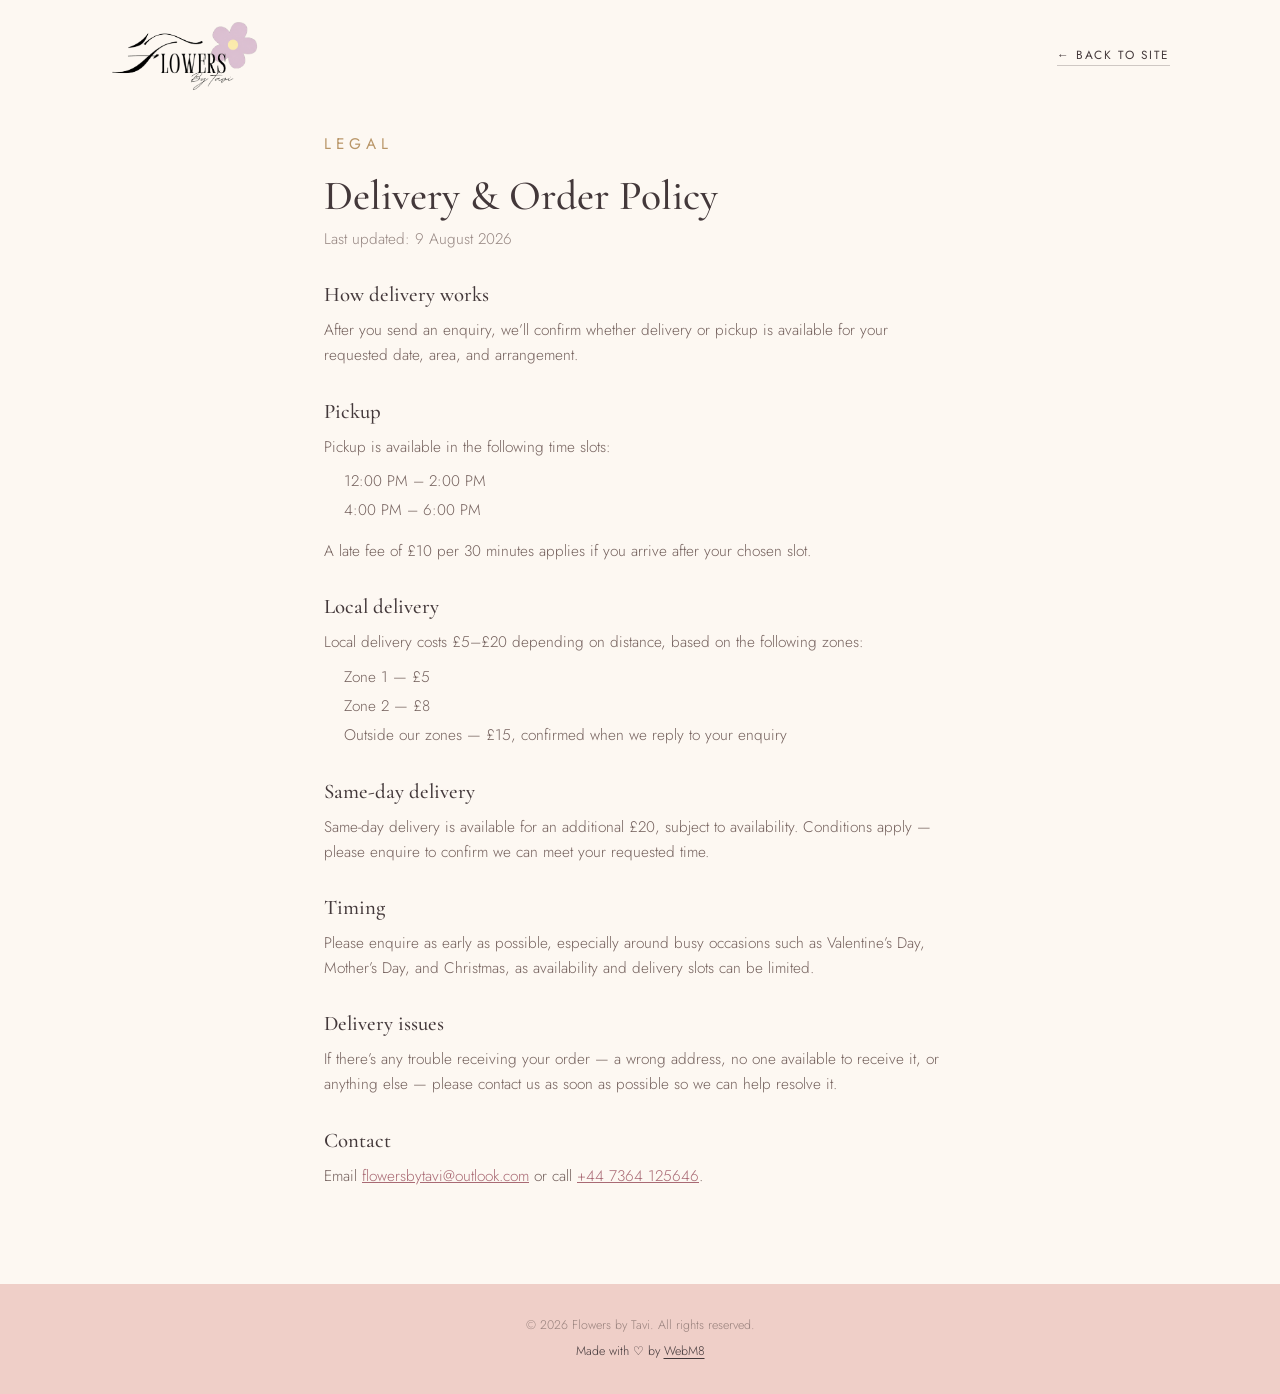
==== commit edde7784: "Add linked WebM8 footer credit with outlined heart" ====
--- a/delivery.html
+++ b/delivery.html
@@ -56,6 +56,8 @@
   </main>
   <footer class="site-footer legal-footer">
     <p class="copyright">&copy; 2026 Flowers by Tavi. All rights reserved.</p>
+    <p class="footer-credit">Made with <span role="img" aria-label="love">♡</span> by <a href="https://www.webm8agency.com/">WebM8</a></p>
   </footer>
+<script defer src="https://webm8-platform.vercel.app/site-analytics.js" data-site="048d8c08-3bf4-48de-8e44-20550c6b77a8" data-paths="/,/index.html,/privacy.html,/terms.html,/delivery.html,/returns.html"></script>
 </body>
 </html>
--- a/css/style.css
+++ b/css/style.css
@@ -287,8 +287,50 @@
 
 .hero {
   position: relative;
+  isolation: isolate;
   background: linear-gradient(180deg, var(--blush-light), var(--blush));
   padding: 3.5rem 1.25rem 4rem;
+}
+
+.hero-decor {
+  position: absolute;
+  z-index: -1;
+  pointer-events: none;
+}
+
+.hero-decor-fx {
+  inset: 0;
+  object-fit: cover;
+}
+
+.hero-decor-corner {
+  width: 150px;
+  opacity: 0.9;
+  background-repeat: no-repeat;
+  background-size: contain;
+}
+
+/* Regenerate with:
+   python3 tools/cutout_lineart.py images/bg-item1.png images/hero-corner-tl.webp 300
+   python3 tools/cutout_lineart.py images/bg-item2.png images/hero-corner-br.webp 380
+   (cutout_lineart.py now saves WebP directly, no separate conversion step) */
+.hero-decor-tl {
+  top: -16px;
+  left: 0;
+  height: 225px;
+  background-image: url(../images/hero-corner-tl.webp);
+}
+
+.hero-decor-br {
+  bottom: -16px;
+  right: 0;
+  width: 190px;
+  height: 285px;
+  background-image: url(../images/hero-corner-br.webp);
+}
+
+@media (max-width: 819px) {
+  .hero-decor-corner { display: none; }
 }
 
 .hero-inner {
@@ -376,22 +418,22 @@
 .hero-cta-menu a + a { border-top: 1px solid rgba(185, 150, 104, 0.2); }
 
 .hero-image {
-  max-width: 420px;
+  max-width: 480px;
   margin: 0 auto;
   width: 100%;
 }
 
 .hero-image img {
-  border-radius: 260px 260px 6px 6px;
-  box-shadow: 0 24px 48px -24px rgba(169, 106, 116, 0.45);
+  filter: drop-shadow(0 22px 30px rgba(169, 106, 116, 0.4));
 }
 
 @media (min-width: 820px) {
   .hero { padding: 5rem 1.25rem 5.5rem; }
-  .hero-inner { grid-template-columns: 1.05fr 1fr; }
+  .hero-inner { grid-template-columns: 0.85fr 1.2fr; }
   .hero-text { text-align: left; }
   .hero-tagline { margin-left: 0; }
   .hero-location { margin-left: 0; }
+  .hero-image { max-width: 610px; }
 }
 
 /* ── Bouquets ─────────────────────────────────────────────────── */
@@ -724,13 +766,6 @@
   margin-top: 0.4rem;
 }
 
-.field-hint {
-  color: var(--text);
-  font-size: 0.82rem;
-  font-weight: 300;
-  margin-top: 0.4rem;
-}
-
 .intent-fieldset {
   border: 0;
   padding: 0;
@@ -763,7 +798,9 @@
   box-shadow: 0 14px 26px -16px rgba(169, 106, 116, 0.5);
 }
 
-.intent-card svg { width: 30px; height: 30px; color: var(--gold); }
+/* Rose rather than the gold used on the occasion tiles: these are primary
+   choices, and gold-on-cream was too low-contrast to register as an icon. */
+.intent-card svg { width: 38px; height: 38px; color: var(--rose-dark); }
 
 .intent-card span {
   font-size: 0.72rem;
@@ -813,6 +850,18 @@
 .field-group > .field-label {
   padding: 0;
 }
+
+/* Hidden from people, visible to naive bots. Not display:none — some bots skip
+   those. Kept out of the tab order and the accessibility tree instead. */
+.honeypot-field {
+  position: absolute;
+  left: -9999px;
+  width: 1px;
+  height: 1px;
+  overflow: hidden;
+}
+
+.cf-turnstile { margin: 0 0 1.2rem; }
 
 .radio-row { display: flex; gap: 1.6rem; }
 
@@ -860,6 +909,9 @@
   .enquiry-form, .form-success { padding: 2.8rem 3rem; }
   .form-row { grid-template-columns: 1fr 1fr; }
   .enquiry-form .btn { width: auto; }
+  /* A lone path field (Which piece / Budget range) sits above a two-column row,
+     so match one column's width instead of spanning the full form. */
+  .path-fieldset .field select { max-width: calc(50% - 0.6rem); }
 }
 
 /* ── Footer ───────────────────────────────────────────────────── */
@@ -905,6 +957,17 @@
 
 .copyright { font-size: 0.78rem; opacity: 0.7; }
 
+.footer-credit {
+  margin-top: 0.35rem;
+  font-size: 0.78rem;
+  color: var(--ink);
+  white-space: nowrap;
+}
+
+.footer-credit a { color: inherit; text-decoration: underline; text-underline-offset: 3px; }
+.footer-credit a:hover, .footer-credit a:active { text-decoration-thickness: 2px; }
+.footer-credit a:focus-visible { outline-color: currentColor; }
+
 @media (min-width: 640px) {
   .footer-contact { flex-direction: row; justify-content: center; gap: 2.2rem; }
 }
